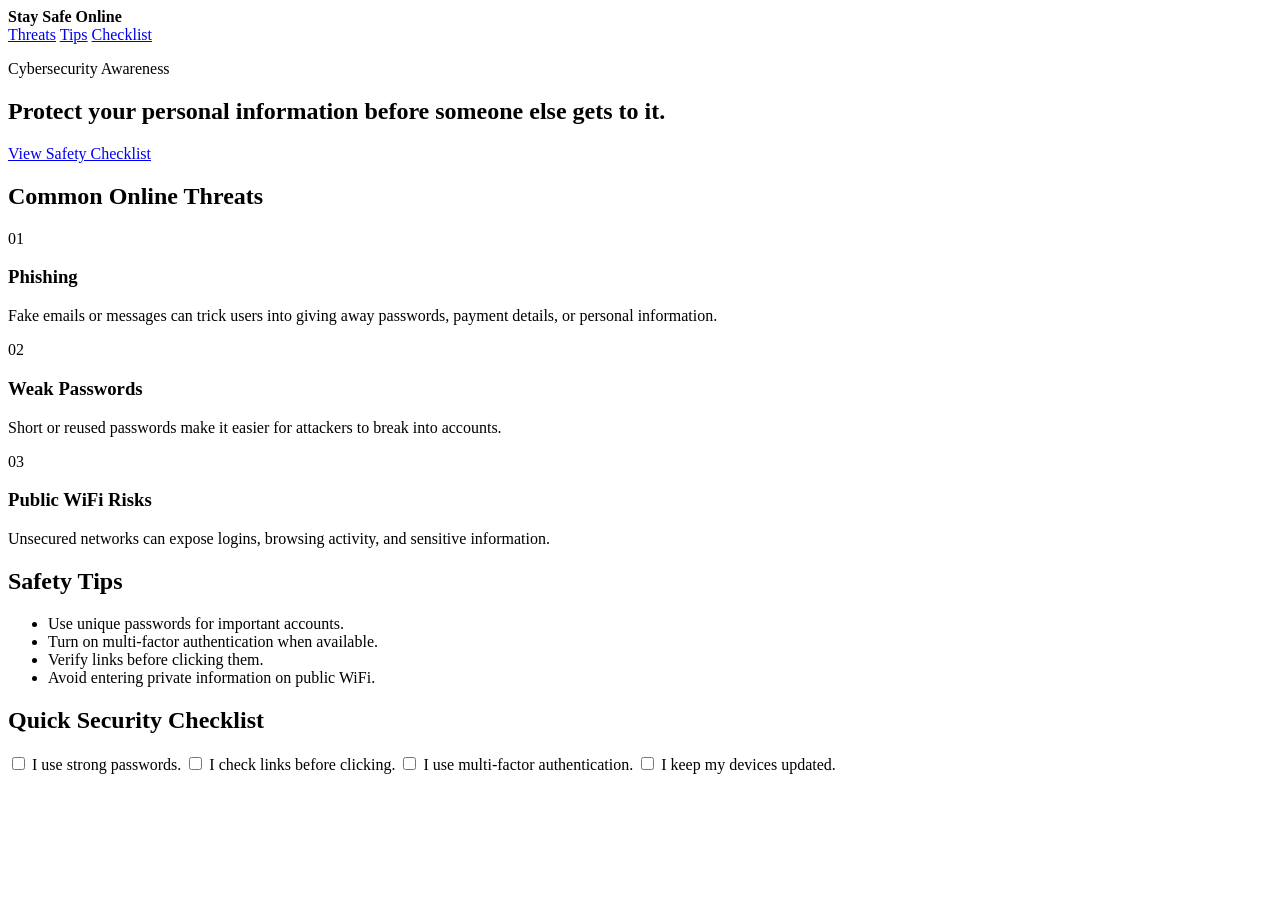
==== cyber-site.html @ ed4caeb5 "Add files via upload" ====
<!DOCTYPE html>
<html lang="en">
<head>
  <meta charset="UTF-8" />
  <meta name="viewport" content="width=device-width, initial-scale=1.0" />
  <title>Stay Safe Online</title>
  <link rel="stylesheet" href="cyber-style.css" />
</head>
<body>
  <header class="cyber-hero">
    <nav>
      <strong>Stay Safe Online</strong>
      <div>
        <a href="#threats">Threats</a>
        <a href="#tips">Tips</a>
        <a href="#checklist">Checklist</a>
      </div>
    </nav>
    <section>
      <p>Cybersecurity Awareness</p>
      <h1>Protect your personal information before someone else gets to it.</h1>
      <a href="#checklist">View Safety Checklist</a>
    </section>
  </header>

  <main>
    <section id="threats" class="cyber-section">
      <h2>Common Online Threats</h2>
      <div class="cyber-grid">
        <article>
          <span>01</span>
          <h3>Phishing</h3>
          <p>Fake emails or messages can trick users into giving away passwords, payment details, or personal information.</p>
        </article>
        <article>
          <span>02</span>
          <h3>Weak Passwords</h3>
          <p>Short or reused passwords make it easier for attackers to break into accounts.</p>
        </article>
        <article>
          <span>03</span>
          <h3>Public WiFi Risks</h3>
          <p>Unsecured networks can expose logins, browsing activity, and sensitive information.</p>
        </article>
      </div>
    </section>

    <section id="tips" class="cyber-section light">
      <h2>Safety Tips</h2>
      <ul>
        <li>Use unique passwords for important accounts.</li>
        <li>Turn on multi-factor authentication when available.</li>
        <li>Verify links before clicking them.</li>
        <li>Avoid entering private information on public WiFi.</li>
      </ul>
    </section>

    <section id="checklist" class="cyber-section checklist">
      <h2>Quick Security Checklist</h2>
      <label><input type="checkbox"> I use strong passwords.</label>
      <label><input type="checkbox"> I check links before clicking.</label>
      <label><input type="checkbox"> I use multi-factor authentication.</label>
      <label><input type="checkbox"> I keep my devices updated.</label>
    </section>
  </main>
</body>
</html>
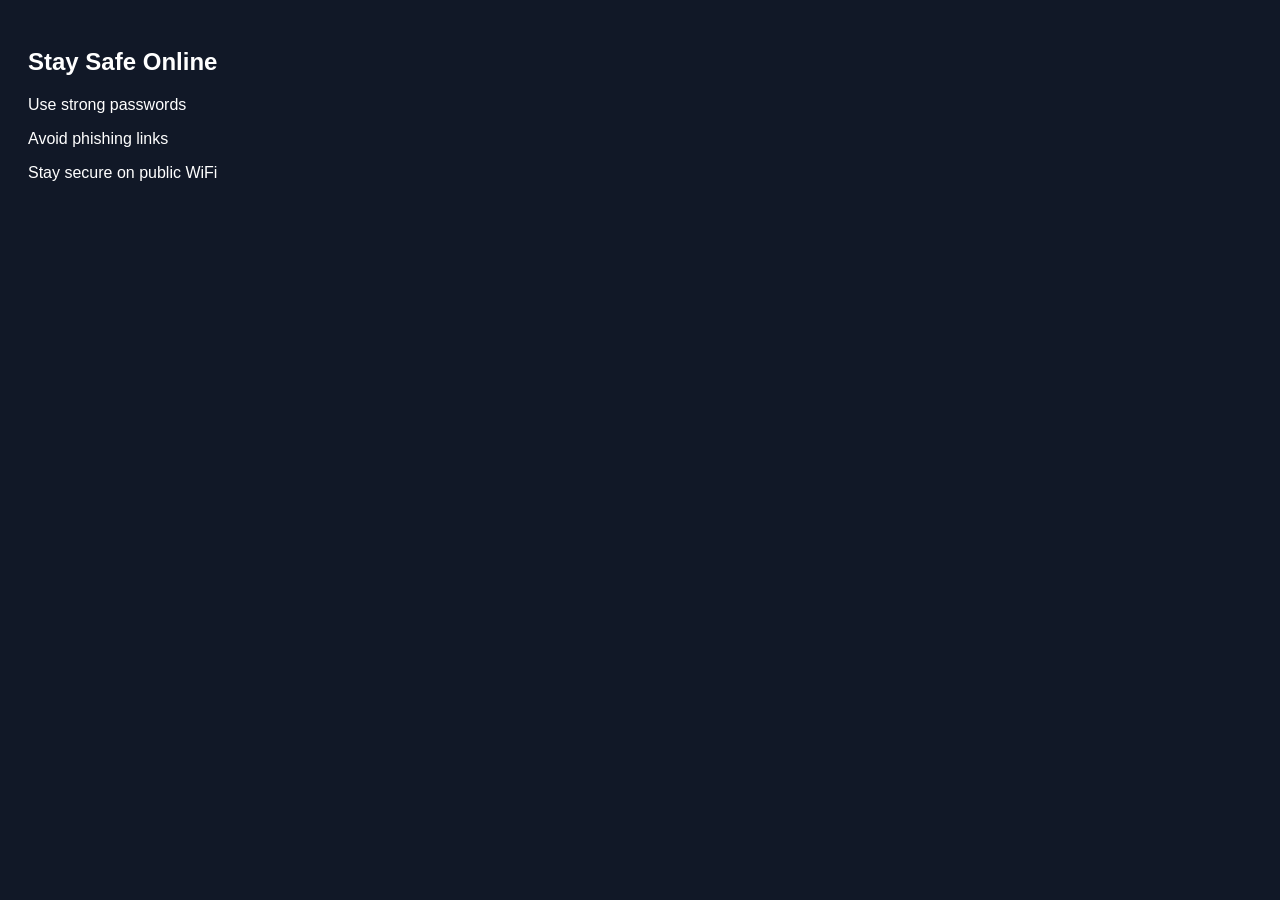
==== commit 230a2dde: "Add files via upload" ====
--- a/cyber-site.html
+++ b/cyber-site.html
@@ -1,67 +1,9 @@
 <!DOCTYPE html>
-<html lang="en">
-<head>
-  <meta charset="UTF-8" />
-  <meta name="viewport" content="width=device-width, initial-scale=1.0" />
-  <title>Stay Safe Online</title>
-  <link rel="stylesheet" href="cyber-style.css" />
-</head>
-<body>
-  <header class="cyber-hero">
-    <nav>
-      <strong>Stay Safe Online</strong>
-      <div>
-        <a href="#threats">Threats</a>
-        <a href="#tips">Tips</a>
-        <a href="#checklist">Checklist</a>
-      </div>
-    </nav>
-    <section>
-      <p>Cybersecurity Awareness</p>
-      <h1>Protect your personal information before someone else gets to it.</h1>
-      <a href="#checklist">View Safety Checklist</a>
-    </section>
-  </header>
-
-  <main>
-    <section id="threats" class="cyber-section">
-      <h2>Common Online Threats</h2>
-      <div class="cyber-grid">
-        <article>
-          <span>01</span>
-          <h3>Phishing</h3>
-          <p>Fake emails or messages can trick users into giving away passwords, payment details, or personal information.</p>
-        </article>
-        <article>
-          <span>02</span>
-          <h3>Weak Passwords</h3>
-          <p>Short or reused passwords make it easier for attackers to break into accounts.</p>
-        </article>
-        <article>
-          <span>03</span>
-          <h3>Public WiFi Risks</h3>
-          <p>Unsecured networks can expose logins, browsing activity, and sensitive information.</p>
-        </article>
-      </div>
-    </section>
-
-    <section id="tips" class="cyber-section light">
-      <h2>Safety Tips</h2>
-      <ul>
-        <li>Use unique passwords for important accounts.</li>
-        <li>Turn on multi-factor authentication when available.</li>
-        <li>Verify links before clicking them.</li>
-        <li>Avoid entering private information on public WiFi.</li>
-      </ul>
-    </section>
-
-    <section id="checklist" class="cyber-section checklist">
-      <h2>Quick Security Checklist</h2>
-      <label><input type="checkbox"> I use strong passwords.</label>
-      <label><input type="checkbox"> I check links before clicking.</label>
-      <label><input type="checkbox"> I use multi-factor authentication.</label>
-      <label><input type="checkbox"> I keep my devices updated.</label>
-    </section>
-  </main>
+<html>
+<body style="background:#111827;color:white;font-family:Arial;padding:20px">
+<h2>Stay Safe Online</h2>
+<p>Use strong passwords</p>
+<p>Avoid phishing links</p>
+<p>Stay secure on public WiFi</p>
 </body>
 </html>
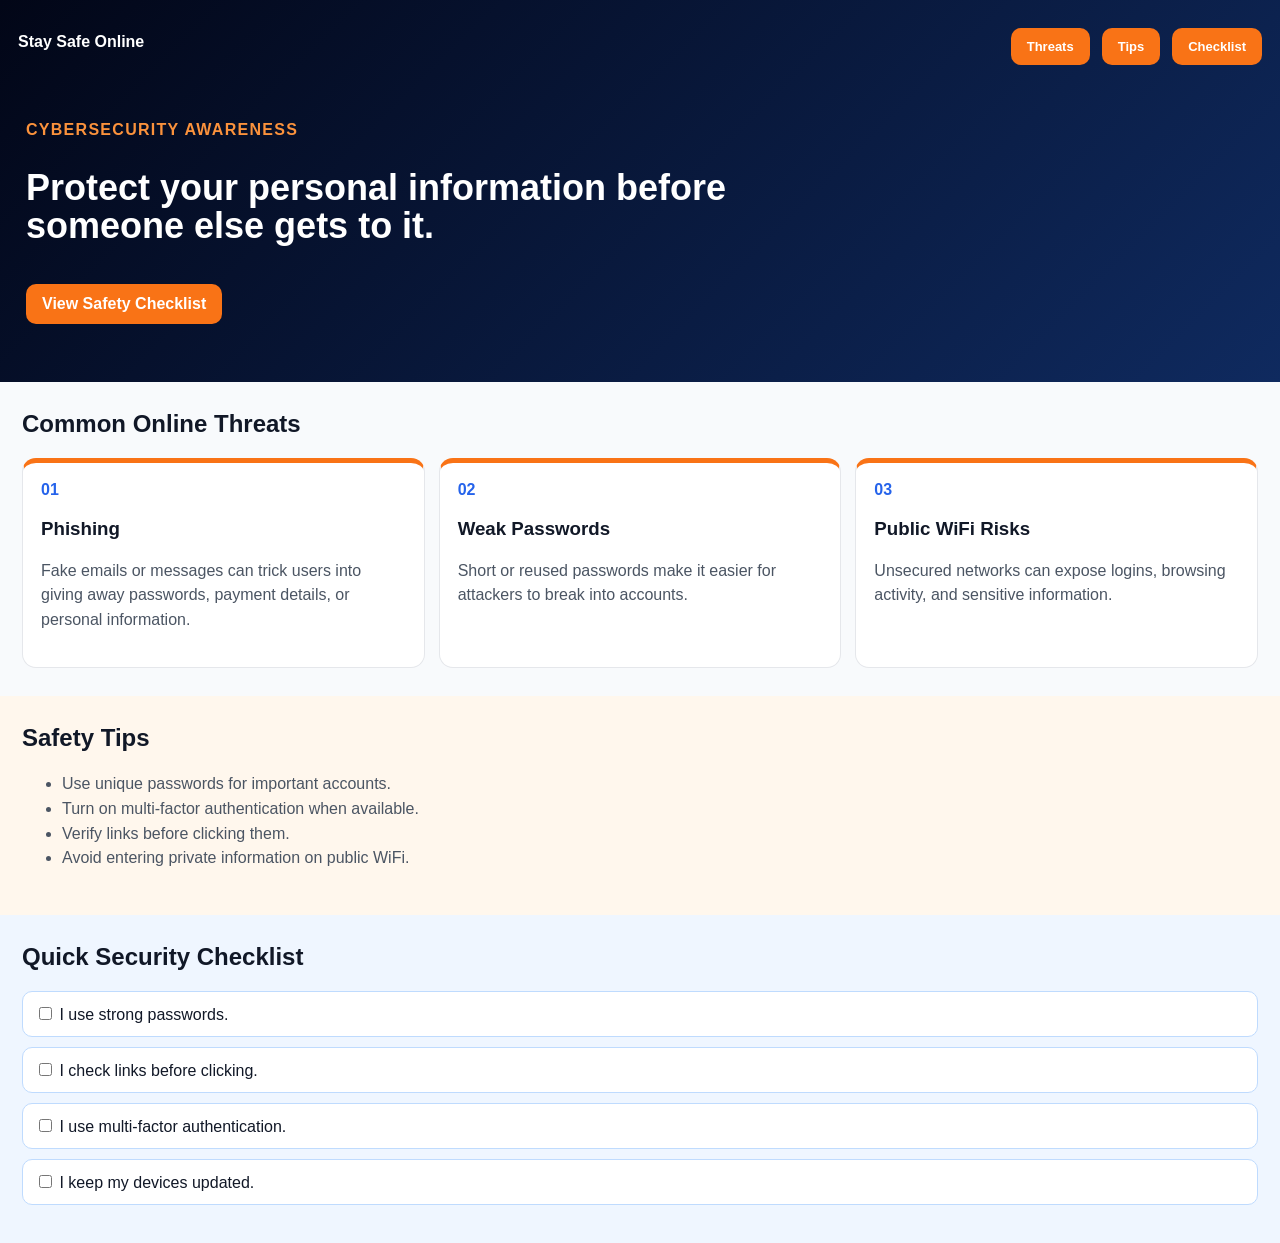
==== commit c278f91b: "Add files via upload" ====
--- a/cyber-site.html
+++ b/cyber-site.html
@@ -1,9 +1,67 @@
 <!DOCTYPE html>
-<html>
-<body style="background:#111827;color:white;font-family:Arial;padding:20px">
-<h2>Stay Safe Online</h2>
-<p>Use strong passwords</p>
-<p>Avoid phishing links</p>
-<p>Stay secure on public WiFi</p>
+<html lang="en">
+<head>
+  <meta charset="UTF-8" />
+  <meta name="viewport" content="width=device-width, initial-scale=1.0" />
+  <title>Stay Safe Online</title>
+  <link rel="stylesheet" href="cyber-style.css" />
+</head>
+<body>
+  <header class="cyber-hero">
+    <nav>
+      <strong>Stay Safe Online</strong>
+      <div>
+        <a href="#threats">Threats</a>
+        <a href="#tips">Tips</a>
+        <a href="#checklist">Checklist</a>
+      </div>
+    </nav>
+    <section>
+      <p>Cybersecurity Awareness</p>
+      <h1>Protect your personal information before someone else gets to it.</h1>
+      <a href="#checklist">View Safety Checklist</a>
+    </section>
+  </header>
+
+  <main>
+    <section id="threats" class="cyber-section">
+      <h2>Common Online Threats</h2>
+      <div class="cyber-grid">
+        <article>
+          <span>01</span>
+          <h3>Phishing</h3>
+          <p>Fake emails or messages can trick users into giving away passwords, payment details, or personal information.</p>
+        </article>
+        <article>
+          <span>02</span>
+          <h3>Weak Passwords</h3>
+          <p>Short or reused passwords make it easier for attackers to break into accounts.</p>
+        </article>
+        <article>
+          <span>03</span>
+          <h3>Public WiFi Risks</h3>
+          <p>Unsecured networks can expose logins, browsing activity, and sensitive information.</p>
+        </article>
+      </div>
+    </section>
+
+    <section id="tips" class="cyber-section light">
+      <h2>Safety Tips</h2>
+      <ul>
+        <li>Use unique passwords for important accounts.</li>
+        <li>Turn on multi-factor authentication when available.</li>
+        <li>Verify links before clicking them.</li>
+        <li>Avoid entering private information on public WiFi.</li>
+      </ul>
+    </section>
+
+    <section id="checklist" class="cyber-section checklist">
+      <h2>Quick Security Checklist</h2>
+      <label><input type="checkbox"> I use strong passwords.</label>
+      <label><input type="checkbox"> I check links before clicking.</label>
+      <label><input type="checkbox"> I use multi-factor authentication.</label>
+      <label><input type="checkbox"> I keep my devices updated.</label>
+    </section>
+  </main>
 </body>
 </html>
--- a/cyber-style.css
+++ b/cyber-style.css
@@ -0,0 +1,118 @@
+* {
+  box-sizing: border-box;
+}
+
+body {
+  margin: 0;
+  font-family: Arial, Helvetica, sans-serif;
+  background: #f8fafc;
+  color: #111827;
+}
+
+.cyber-hero {
+  background: linear-gradient(135deg, #020617, #0f2a5f);
+  color: white;
+  padding: 18px;
+}
+
+nav {
+  display: flex;
+  justify-content: space-between;
+  align-items: center;
+}
+
+nav div {
+  display: flex;
+  gap: 12px;
+  font-size: 13px;
+}
+
+nav a {
+  color: #dbeafe;
+  text-decoration: none;
+  font-weight: 700;
+}
+
+.cyber-hero section {
+  padding: 40px 8px;
+}
+
+.cyber-hero p {
+  color: #fb923c;
+  font-weight: 800;
+  text-transform: uppercase;
+  letter-spacing: 0.08em;
+}
+
+.cyber-hero h1 {
+  max-width: 720px;
+  font-size: 36px;
+  line-height: 1.05;
+}
+
+.cyber-hero a {
+  display: inline-block;
+  margin-top: 10px;
+  background: #f97316;
+  color: white;
+  padding: 11px 16px;
+  border-radius: 10px;
+  text-decoration: none;
+  font-weight: 800;
+}
+
+.cyber-section {
+  padding: 28px 22px;
+}
+
+.cyber-section h2 {
+  margin-top: 0;
+}
+
+.cyber-grid {
+  display: grid;
+  grid-template-columns: repeat(3, 1fr);
+  gap: 14px;
+}
+
+article {
+  background: white;
+  border: 1px solid #e5e7eb;
+  border-top: 5px solid #f97316;
+  border-radius: 14px;
+  padding: 18px;
+}
+
+article span {
+  color: #2563eb;
+  font-weight: 900;
+}
+
+article p,
+li {
+  color: #4b5563;
+  line-height: 1.55;
+}
+
+.light {
+  background: #fff7ed;
+}
+
+.checklist {
+  background: #eff6ff;
+}
+
+.checklist label {
+  display: block;
+  background: white;
+  padding: 12px;
+  border-radius: 10px;
+  margin: 10px 0;
+  border: 1px solid #bfdbfe;
+}
+
+@media (max-width: 700px) {
+  .cyber-grid {
+    grid-template-columns: 1fr;
+  }
+}
